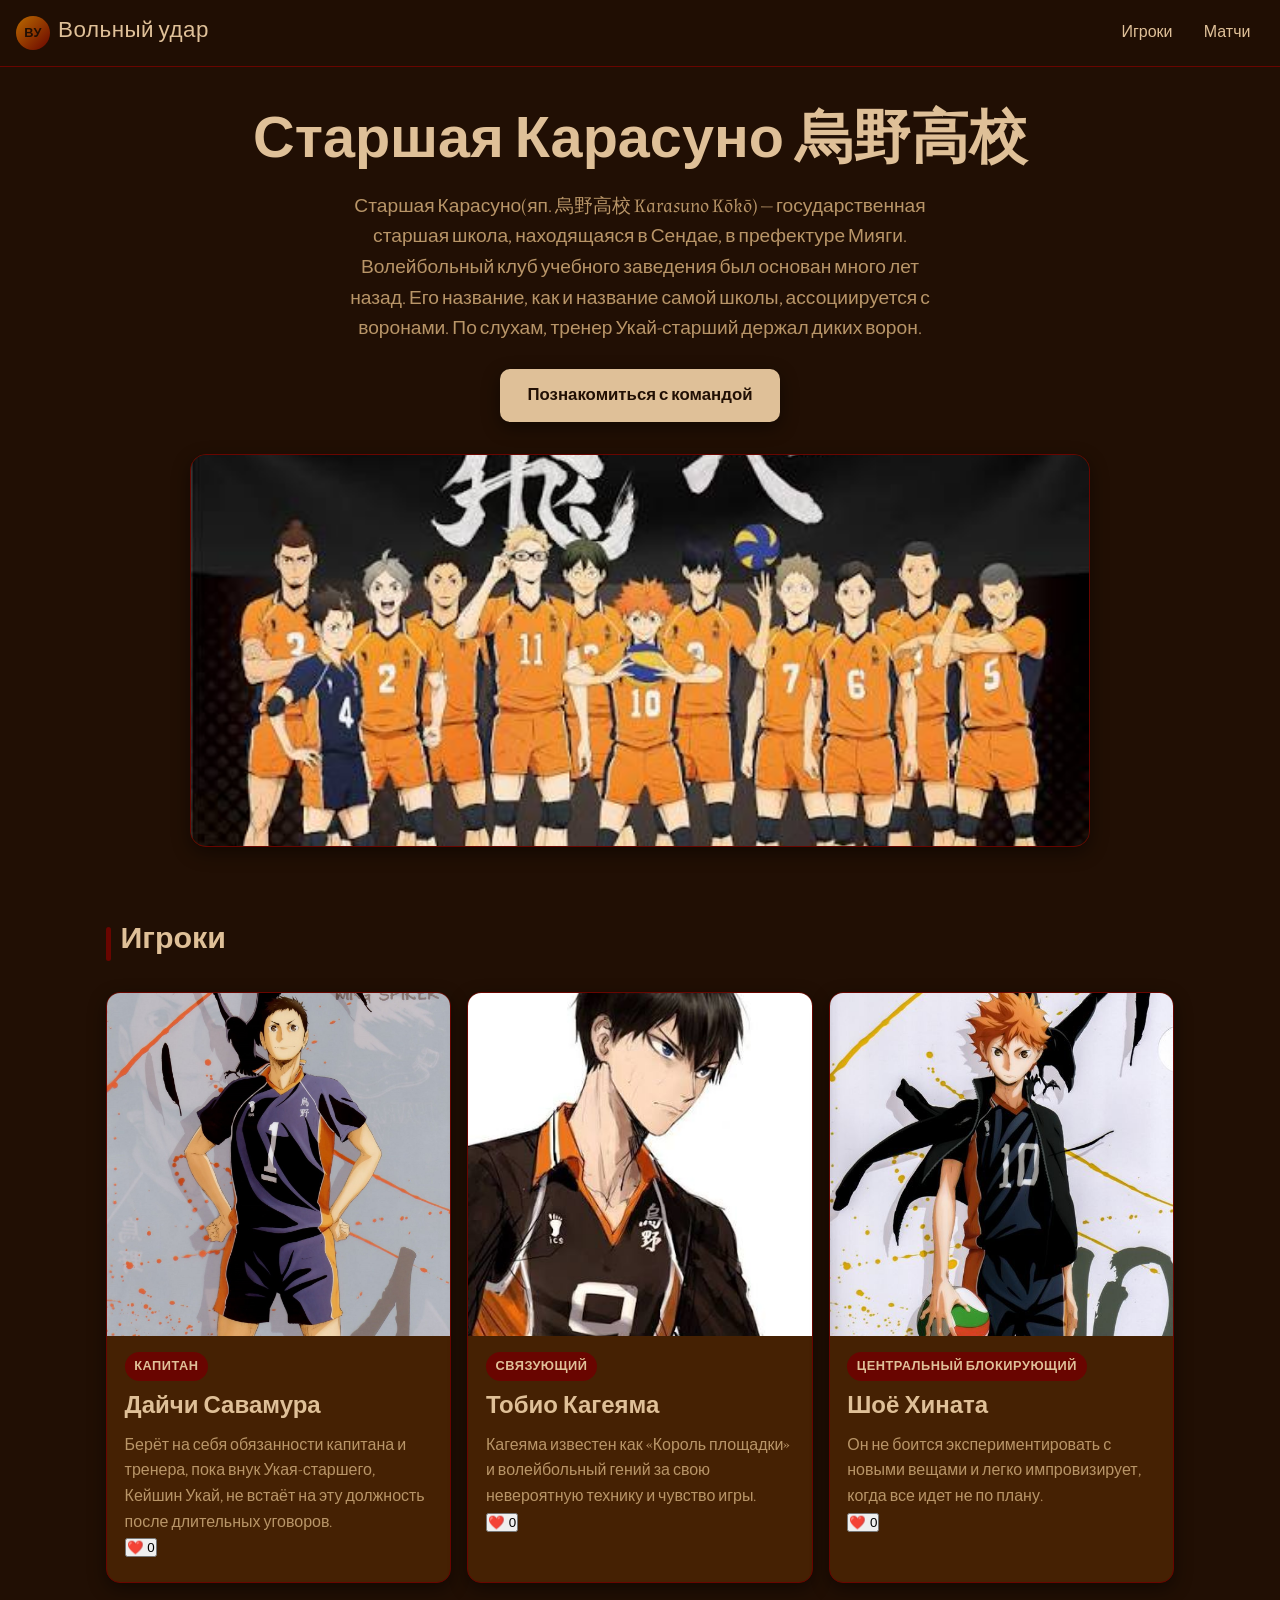
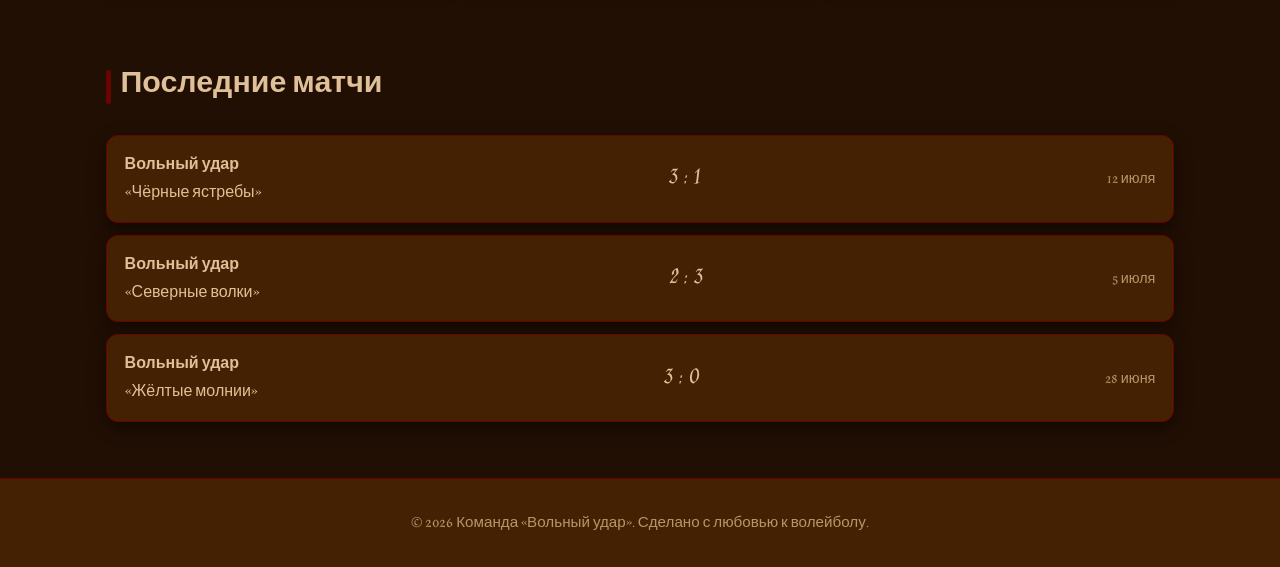
==== index.html @ 229f5978 "first commit" ====
<!DOCTYPE html>
<html lang="ru">
  <head>
    <meta charset="UTF-8" />
    <meta name="viewport" content="width=device-width, initial-scale=1.0" />
    <title>Команда «Вольный удар» — волейбольное аниме</title>
    <link rel="preconnect" href="https://fonts.googleapis.com" />
    <link rel="preconnect" href="https://fonts.gstatic.com" crossorigin />
    <link
      href="https://fonts.googleapis.com/css2?family=Almendra:ital,wght@0,400;0,700;1,400&family=Jim+Nightshade&display=swap"
      rel="stylesheet"
    />
    <style>
      :root {
        --bg: #210f04;
        --surface: #452103;
        --surface-alt: #690500;
        --primary: #bb6b00;
        --primary-dark: #934b00;
        --accent: #690500;
        --text: #dfc098;
        --muted: #b89568;
        --border: #690500;
        --shadow: 0 6px 18px rgba(0, 0, 0, 0.45);
        --font-title: "Jim Nightshade", Arial, sans-serif;
        --font-body: "Almendra", Arial, sans-serif;
      }

      * {
        box-sizing: border-box;
        margin: 0;
        padding: 0;
      }

      body {
        font-family: var(--font-body);
        color: var(--text);
        background-color: var(--bg);
        line-height: 1.6;
      }

      img {
        max-width: 100%;
        display: block;
      }

      a {
        text-decoration: none;
        color: inherit;
      }

      .container {
        width: 100%;
        max-width: 1100px;
        margin: 0 auto;
        padding: 0 1rem;
      }

      /* Шапка */
      .header {
        position: sticky;
        top: 0;
        z-index: 10;
        background-color: rgba(33, 15, 4, 0.92);
        backdrop-filter: blur(6px);
        border-bottom: 1px solid var(--border);
      }

      .header__inner {
        display: flex;
        align-items: center;
        justify-content: space-between;
        padding: 0.75rem 1rem;
      }

      .logo {
        display: flex;
        align-items: center;
        gap: 0.5rem;
        font-family: var(--font-title);
        font-size: 1.4rem;
        letter-spacing: 0.5px;
        color: var(--text);
      }

      .logo__mark {
        width: 34px;
        height: 34px;
        border-radius: 50%;
        background: linear-gradient(135deg, var(--primary), var(--accent));
        display: grid;
        place-items: center;
        color: var(--bg);
        font-family: var(--font-body);
        font-weight: bold;
        font-size: 0.8rem;
      }

      .nav {
        display: flex;
        gap: 0.25rem;
      }

      .nav a {
        padding: 0.5rem 0.85rem;
        border-radius: 8px;
        font-size: 1rem;
        color: var(--text);
        transition: color 0.2s, background-color 0.2s;
      }

      .nav a:hover {
        color: var(--bg);
        background-color: var(--text);
      }

      /* Hero */
      .hero {
        text-align: center;
        padding: 3rem 1rem 2rem;
      }

      .hero__title {
        font-family: var(--font-title);
        font-size: 2.6rem;
        line-height: 1.1;
        margin-bottom: 0.85rem;
        color: var(--text);
      }

      .hero__title span {
        color: var(--text);
      }

      .hero__subtitle {
        color: var(--muted);
        font-size: 1.1rem;
        max-width: 580px;
        margin: 0 auto 1.5rem;
      }

      .btn {
        display: inline-block;
        padding: 0.8rem 1.7rem;
        border-radius: 10px;
        font-family: var(--font-body);
        font-weight: bold;
        font-size: 1.05rem;
        background-color: var(--text);
        color: var(--bg);
        box-shadow: var(--shadow);
        transition: transform 0.15s, background-color 0.2s;
      }

      .btn:hover {
        background-color: var(--primary-dark);
        transform: translateY(-2px);
      }

      .hero__image {
        margin: 2rem auto 0;
        max-width: 900px;
        border-radius: 16px;
        overflow: hidden;
        box-shadow: var(--shadow);
        aspect-ratio: 16 / 7;
        background-color: var(--surface);
        border: 1px solid var(--border);
      }

      .hero__image img {
        width: 100%;
        height: 100%;
        object-fit: cover;
      }

      /* Секции */
      .section {
        padding: 2.5rem 0;
      }

      .section__title {
        font-family: var(--font-title);
        font-size: 1.9rem;
        margin-bottom: 1.5rem;
        color: var(--text);
        position: relative;
        padding-left: 0.9rem;
      }

      .section__title::before {
        content: "";
        position: absolute;
        left: 0;
        top: 50%;
        transform: translateY(-50%);
        width: 5px;
        height: 70%;
        border-radius: 3px;
        background-color: var(--accent);
      }

      /* Карточки игроков */
      .players {
        display: grid;
        gap: 1rem;
        grid-template-columns: 1fr;
      }

      .card {
        background-color: var(--surface);
        border: 1px solid var(--border);
        border-radius: 14px;
        overflow: hidden;
        box-shadow: var(--shadow);
        transition: transform 0.2s, border-color 0.2s;
      }

      .card:hover {
        transform: translateY(-4px);
        border-color: var(--text);
      }

      .card__photo {
        aspect-ratio: 1 / 1;
        background-color: var(--bg);
      }

      .card__photo img {
        width: 100%;
        height: 100%;
        object-fit: cover;
      }

      .card__body {
        padding: 1rem 1.1rem 1.3rem;
      }

      .card__position {
        display: inline-block;
        font-size: 0.8rem;
        font-weight: bold;
        text-transform: uppercase;
        letter-spacing: 0.5px;
        color: var(--text);
        background-color: var(--accent);
        padding: 0.25rem 0.6rem;
        border-radius: 20px;
        margin-bottom: 0.5rem;
      }

      .card__name {
        font-family: var(--font-title);
        font-size: 1.5rem;
        margin-bottom: 0.35rem;
        color: var(--text);
      }

      .card__desc {
        color: var(--muted);
        font-size: 1rem;
      }

      /* Матчи */
      .matches {
        display: flex;
        flex-direction: column;
        gap: 0.75rem;
      }

      .match {
        display: flex;
        align-items: center;
        justify-content: space-between;
        gap: 1rem;
        padding: 1rem 1.1rem;
        background-color: var(--surface);
        border: 1px solid var(--border);
        border-radius: 12px;
        box-shadow: var(--shadow);
        transition: border-color 0.2s;
      }

      .match:hover {
        border-color: var(--text);
      }

      .match__teams {
        display: flex;
        flex-direction: column;
        gap: 0.15rem;
        font-size: 1rem;
      }

      .match__teams span:first-child {
        font-weight: bold;
        color: var(--text);
      }

      .match__score {
        font-family: var(--font-title);
        font-size: 1.6rem;
        color: var(--text);
        white-space: nowrap;
      }

      .match__date {
        font-size: 0.9rem;
        color: var(--muted);
        white-space: nowrap;
      }

      /* Подвал */
      .footer {
        margin-top: 1rem;
        padding: 2rem 1rem;
        text-align: center;
        color: var(--muted);
        font-size: 0.95rem;
        border-top: 1px solid var(--border);
        background-color: var(--surface);
      }

      /* Адаптив */
      @media (min-width: 600px) {
        .hero__title {
          font-size: 3.6rem;
        }
        .hero__subtitle {
          font-size: 1.2rem;
        }
        .players {
          grid-template-columns: repeat(3, 1fr);
        }
        .match {
          flex-direction: row;
        }
      }
    </style>
  </head>
  <body>
    <header class="header">
      <div class="header__inner">
        <div class="logo">
          <span class="logo__mark">ВУ</span>
          <span>Вольный удар</span>
        </div>
        <nav class="nav">
          <a href="#players">Игроки</a>
          <a href="#matches">Матчи</a>
        </nav>
      </div>
    </header>

    <main>
      <section class="hero">
        <div class="container">
          <h1 class="hero__title">Старшая Карасуно <span>烏野高校</span></h1>
          <p class="hero__subtitle">
            Старшая Карасуно(яп. 烏野高校 Karasuno Kōkō) — государственная старшая школа, находящаяся в Сендае, в префектуре Мияги. Волейбольный клуб учебного заведения был основан много лет назад. Его название, как и название самой школы, ассоциируется с воронами. По слухам, тренер Укай-старший держал диких ворон.
          </p>
          <a href="#players" class="btn">Познакомиться с командой</a>
          <div class="hero__image">
            <img src="karasuno.jpeg" alt="Команда в полном составе на площадке" />
          </div>
        </div>
      </section>

      <section id="players" class="section">
        <div class="container">
          <h2 class="section__title">Игроки</h2>
          <div class="players">
            <article class="card">
              <div class="card__photo">
                <img src="daichi.jpg" alt="Фото Дайчи Савамура" />
              </div>
              <div class="card__body">
                <span class="card__position">Капитан</span>
                <h3 class="card__name">Дайчи Савамура</h3>
                <p class="card__desc">
                  Берёт на себя обязанности капитана и тренера, пока внук Укая-старшего, Кейшин Укай, не встаёт на эту должность после длительных уговоров.
                </p>
              </div>
            </article>

            <article class="card">
              <div class="card__photo">
                <img src="kageyama.jpeg" alt="Фото Тобио Кагеяма" />
              </div>
              <div class="card__body">
                <span class="card__position">Связующий</span>
                <h3 class="card__name">Тобио Кагеяма</h3>
                <p class="card__desc">
                  Кагеяма известен как «Король площадки» и волейбольный гений за свою невероятную технику и чувство игры. 
                </p>
              </div>
            </article>

            <article class="card">
              <div class="card__photo">
                <img src="hinata.jpg" alt="Фото Шоё Хината" />
              </div>
              <div class="card__body">
                <span class="card__position">Центральный блокирующий</span>
                <h3 class="card__name">Шоё Хината</h3>
                <p class="card__desc">
                  Он не боится экспериментировать с новыми вещами и легко импровизирует, когда все идет не по плану. 
                </p>
              </div>
            </article>
          </div>
        </div>
      </section>

      <section id="matches" class="section">
        <div class="container">
          <h2 class="section__title">Последние матчи</h2>
          <div class="matches">
            <div class="match">
              <div class="match__teams">
                <span>Вольный удар</span>
                <span>«Чёрные ястребы»</span>
              </div>
              <div class="match__score">3 : 1</div>
              <div class="match__date">12 июля</div>
            </div>
            <div class="match">
              <div class="match__teams">
                <span>Вольный удар</span>
                <span>«Северные волки»</span>
              </div>
              <div class="match__score">2 : 3</div>
              <div class="match__date">5 июля</div>
            </div>
            <div class="match">
              <div class="match__teams">
                <span>Вольный удар</span>
                <span>«Жёлтые молнии»</span>
              </div>
              <div class="match__score">3 : 0</div>
              <div class="match__date">28 июня</div>
            </div>
          </div>
        </div>
      </section>
    </main>

    <footer class="footer">
      <div class="container">
        © 2026 Команда «Вольный удар». Сделано с любовью к волейболу.
      </div>
    </footer>
  <!-- Осы жолды </body> тегінің алдына қос -->
    <script src="script.js"></script>
  </body>
</html>
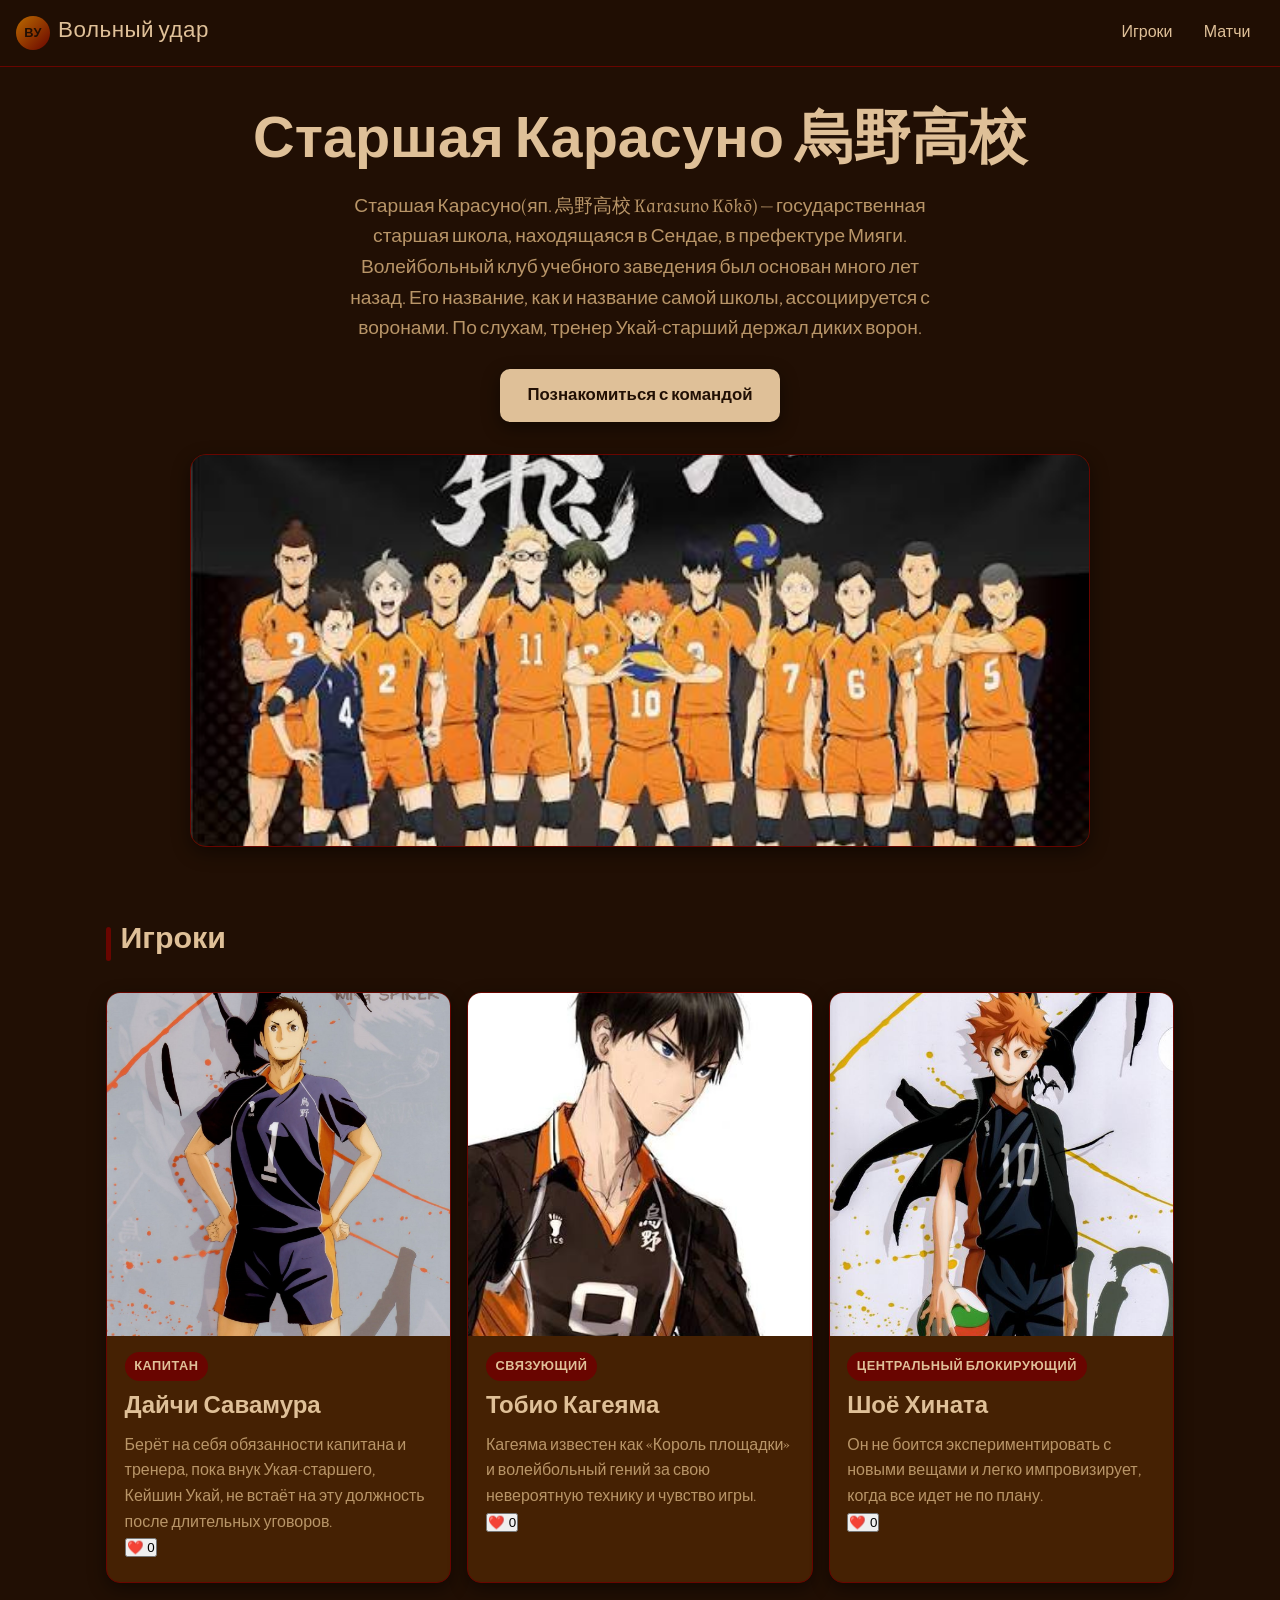
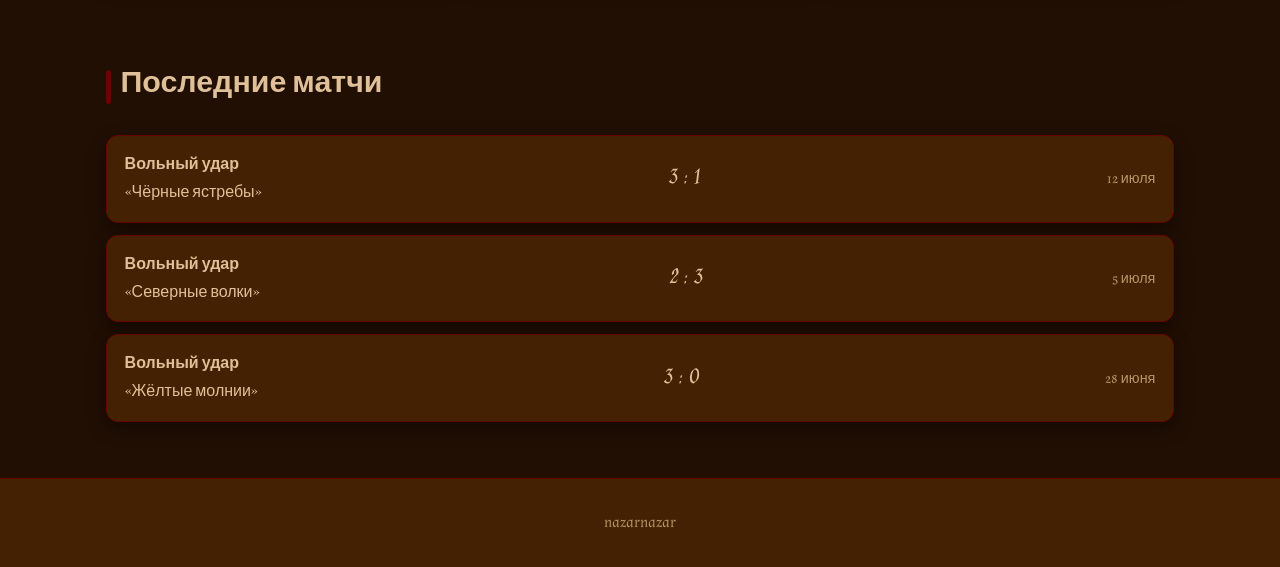
==== commit e29c79c4: "2 коммит" ====
--- a/index.html
+++ b/index.html
@@ -447,7 +447,7 @@
 
     <footer class="footer">
       <div class="container">
-        © 2026 Команда «Вольный удар». Сделано с любовью к волейболу.
+        nazarnazar
       </div>
     </footer>
   <!-- Осы жолды </body> тегінің алдына қос -->
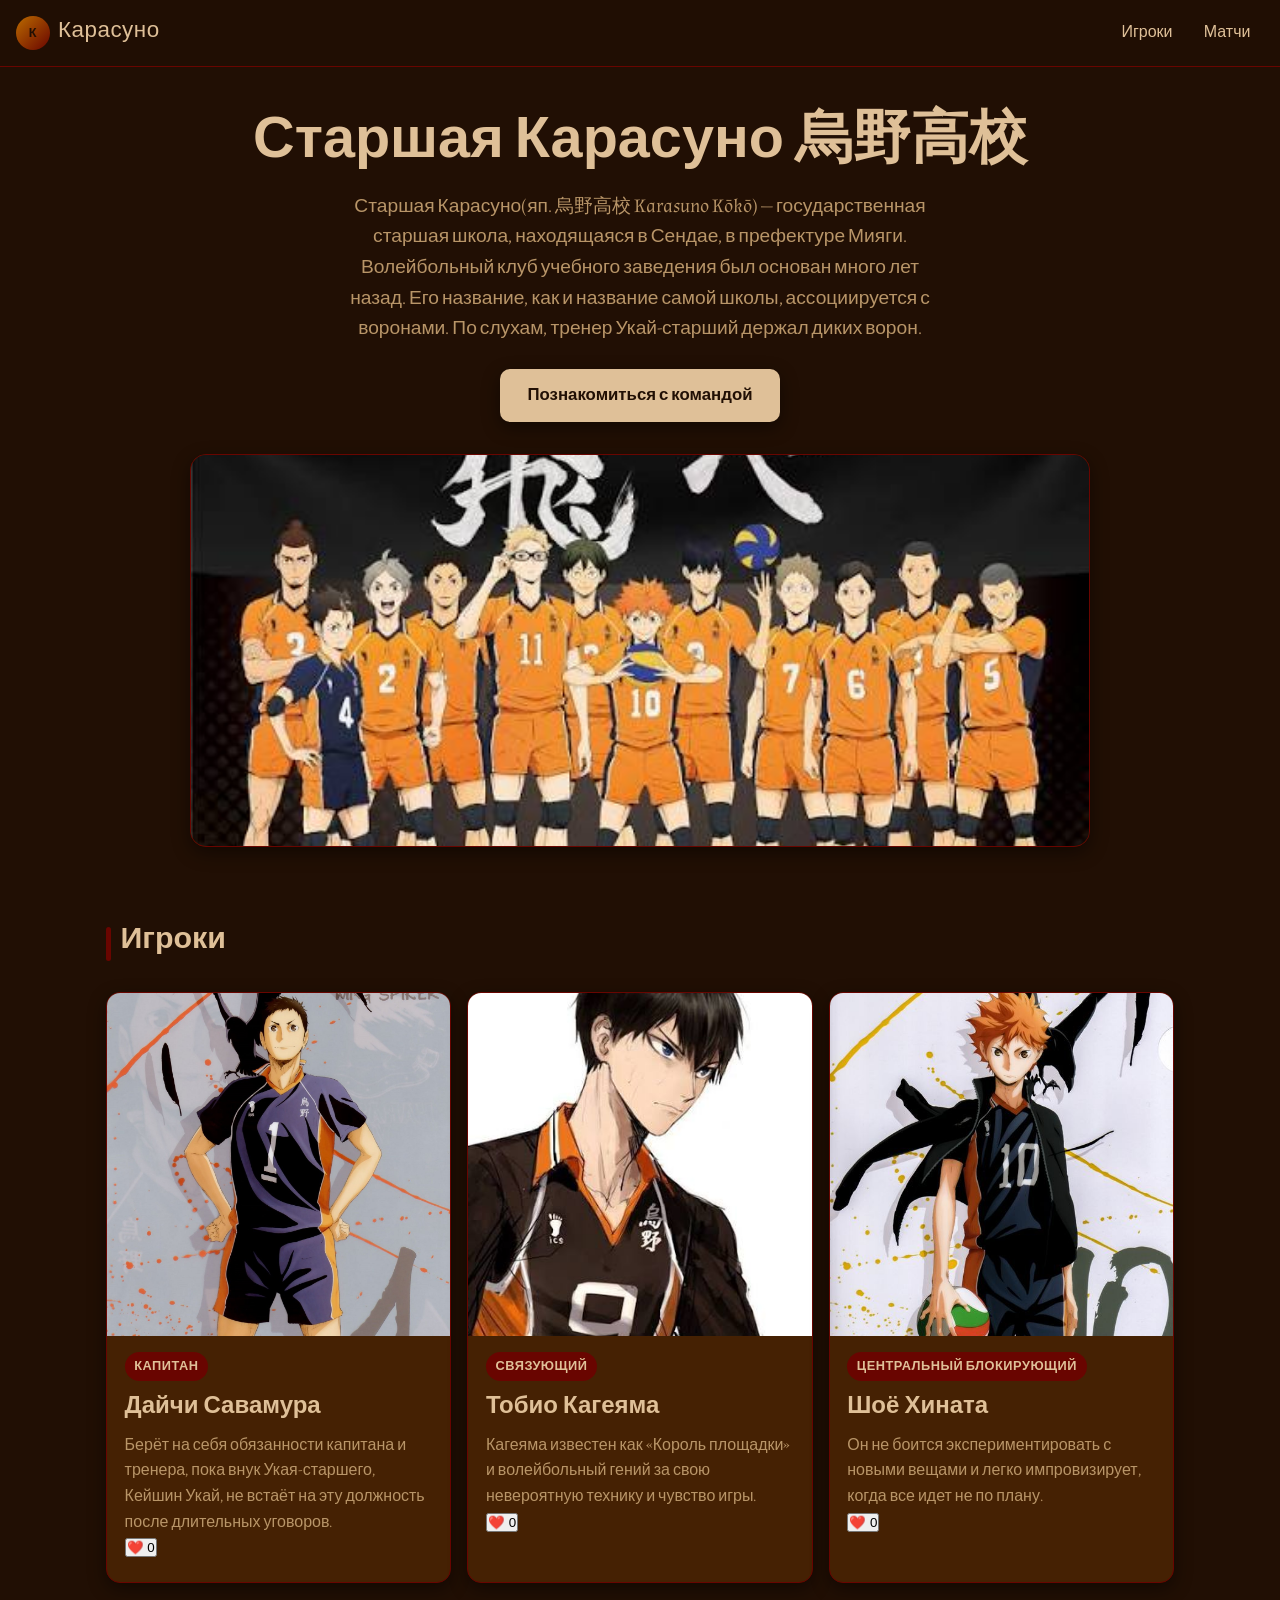
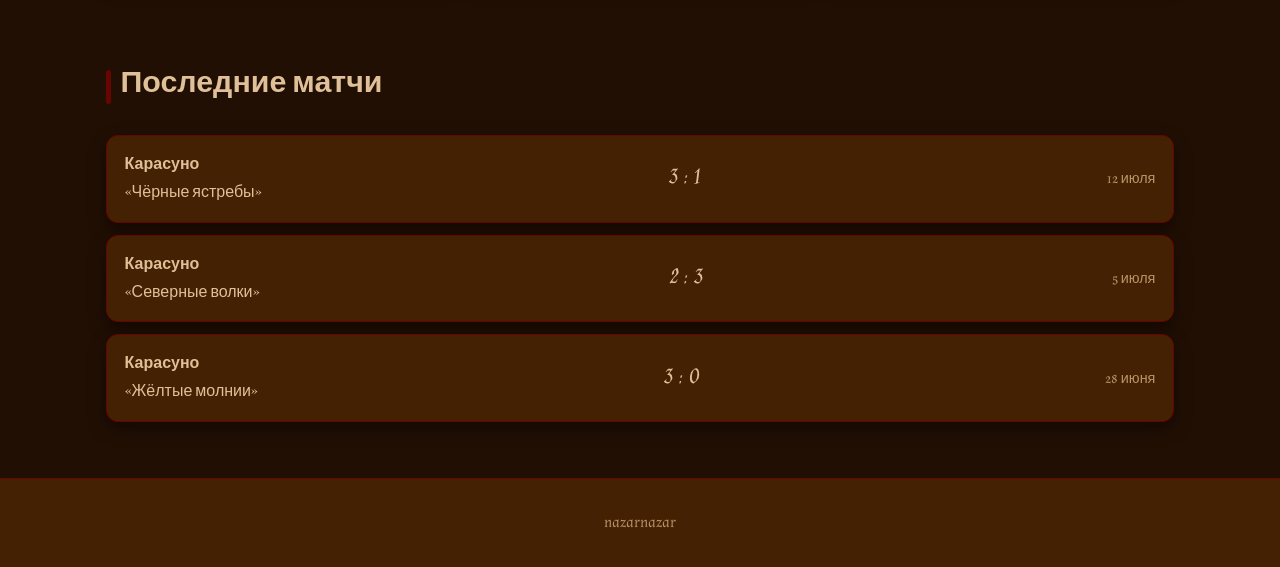
==== commit 90191873: "2 коммит" ====
--- a/index.html
+++ b/index.html
@@ -3,7 +3,7 @@
   <head>
     <meta charset="UTF-8" />
     <meta name="viewport" content="width=device-width, initial-scale=1.0" />
-    <title>Команда «Вольный удар» — волейбольное аниме</title>
+    <title>Команда «Карасуно» — волейбольное аниме</title>
     <link rel="preconnect" href="https://fonts.googleapis.com" />
     <link rel="preconnect" href="https://fonts.gstatic.com" crossorigin />
     <link
@@ -342,8 +342,8 @@
     <header class="header">
       <div class="header__inner">
         <div class="logo">
-          <span class="logo__mark">ВУ</span>
-          <span>Вольный удар</span>
+          <span class="logo__mark">К</span>
+          <span>Карасуно</span>
         </div>
         <nav class="nav">
           <a href="#players">Игроки</a>
@@ -418,7 +418,7 @@
           <div class="matches">
             <div class="match">
               <div class="match__teams">
-                <span>Вольный удар</span>
+                <span>Карасуно</span>
                 <span>«Чёрные ястребы»</span>
               </div>
               <div class="match__score">3 : 1</div>
@@ -426,7 +426,7 @@
             </div>
             <div class="match">
               <div class="match__teams">
-                <span>Вольный удар</span>
+                <span>Карасуно</span>
                 <span>«Северные волки»</span>
               </div>
               <div class="match__score">2 : 3</div>
@@ -434,7 +434,7 @@
             </div>
             <div class="match">
               <div class="match__teams">
-                <span>Вольный удар</span>
+                <span>Карасуно</span>
                 <span>«Жёлтые молнии»</span>
               </div>
               <div class="match__score">3 : 0</div>
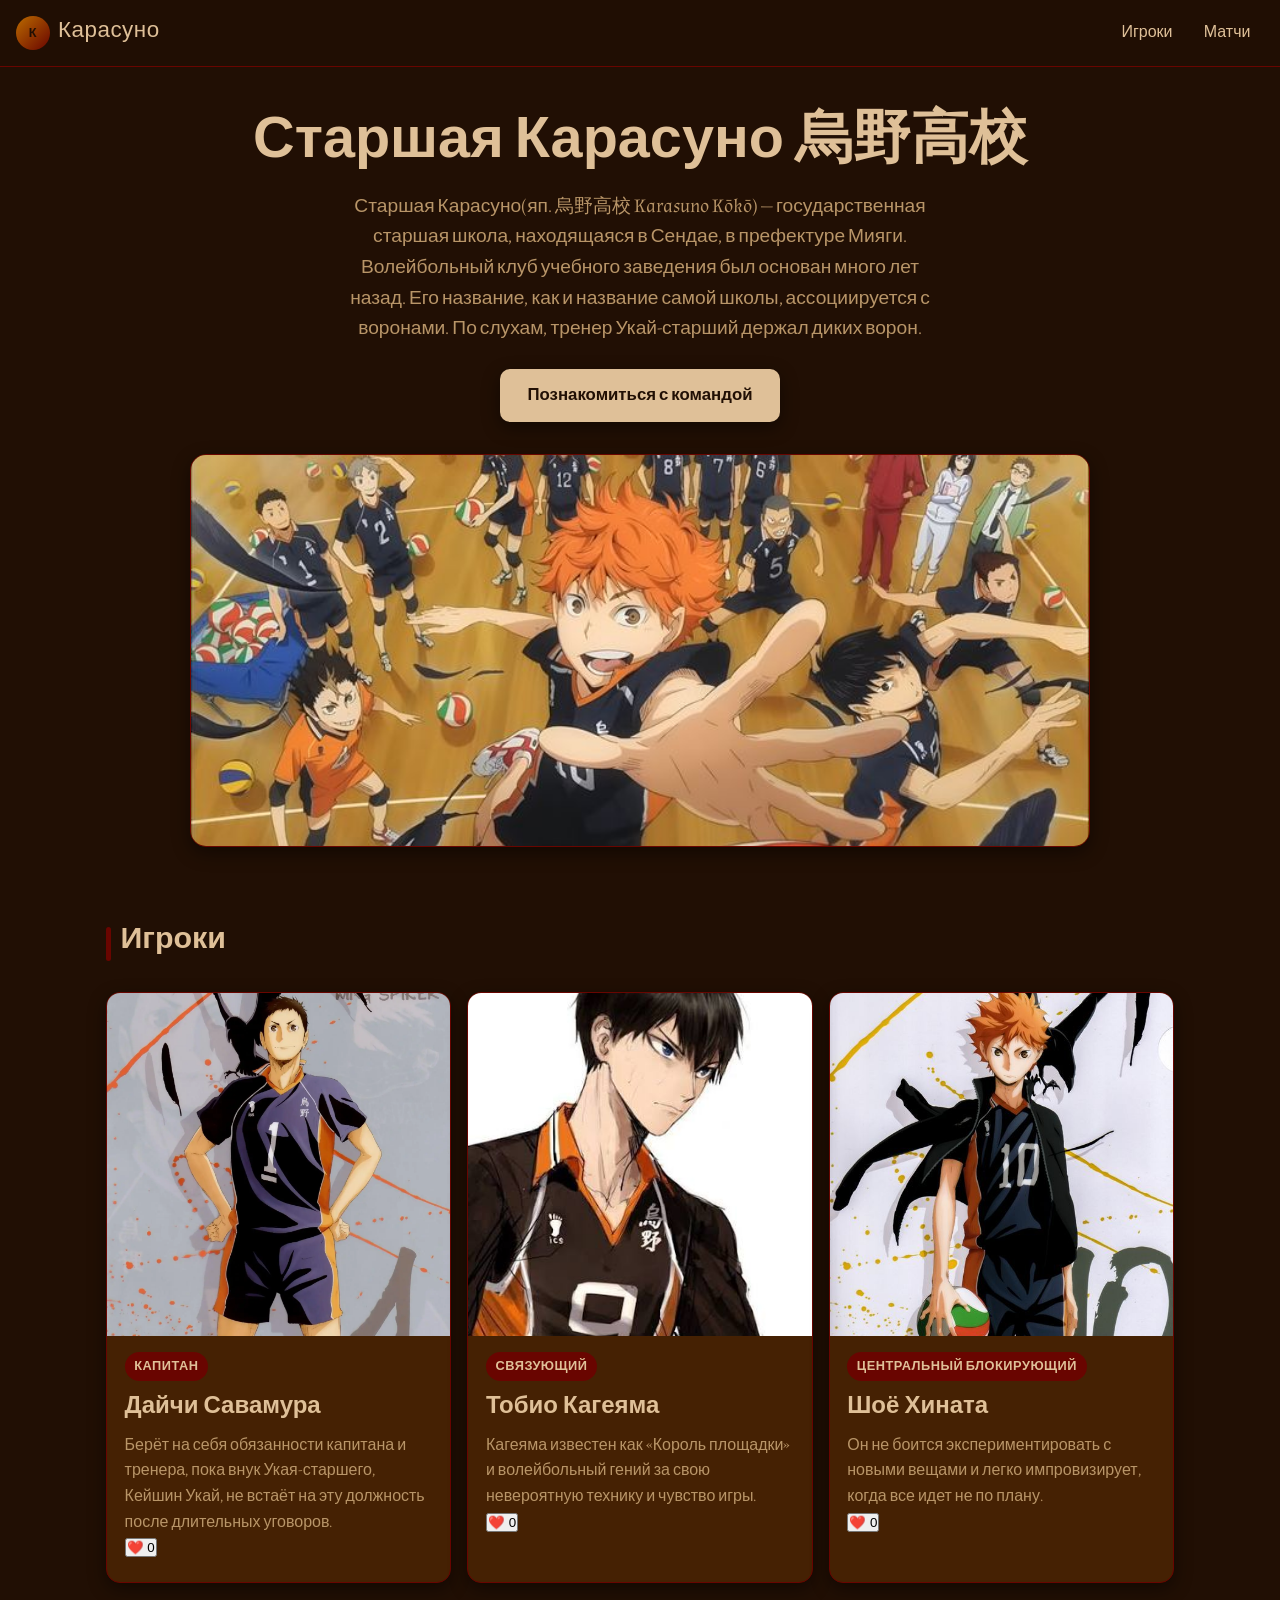
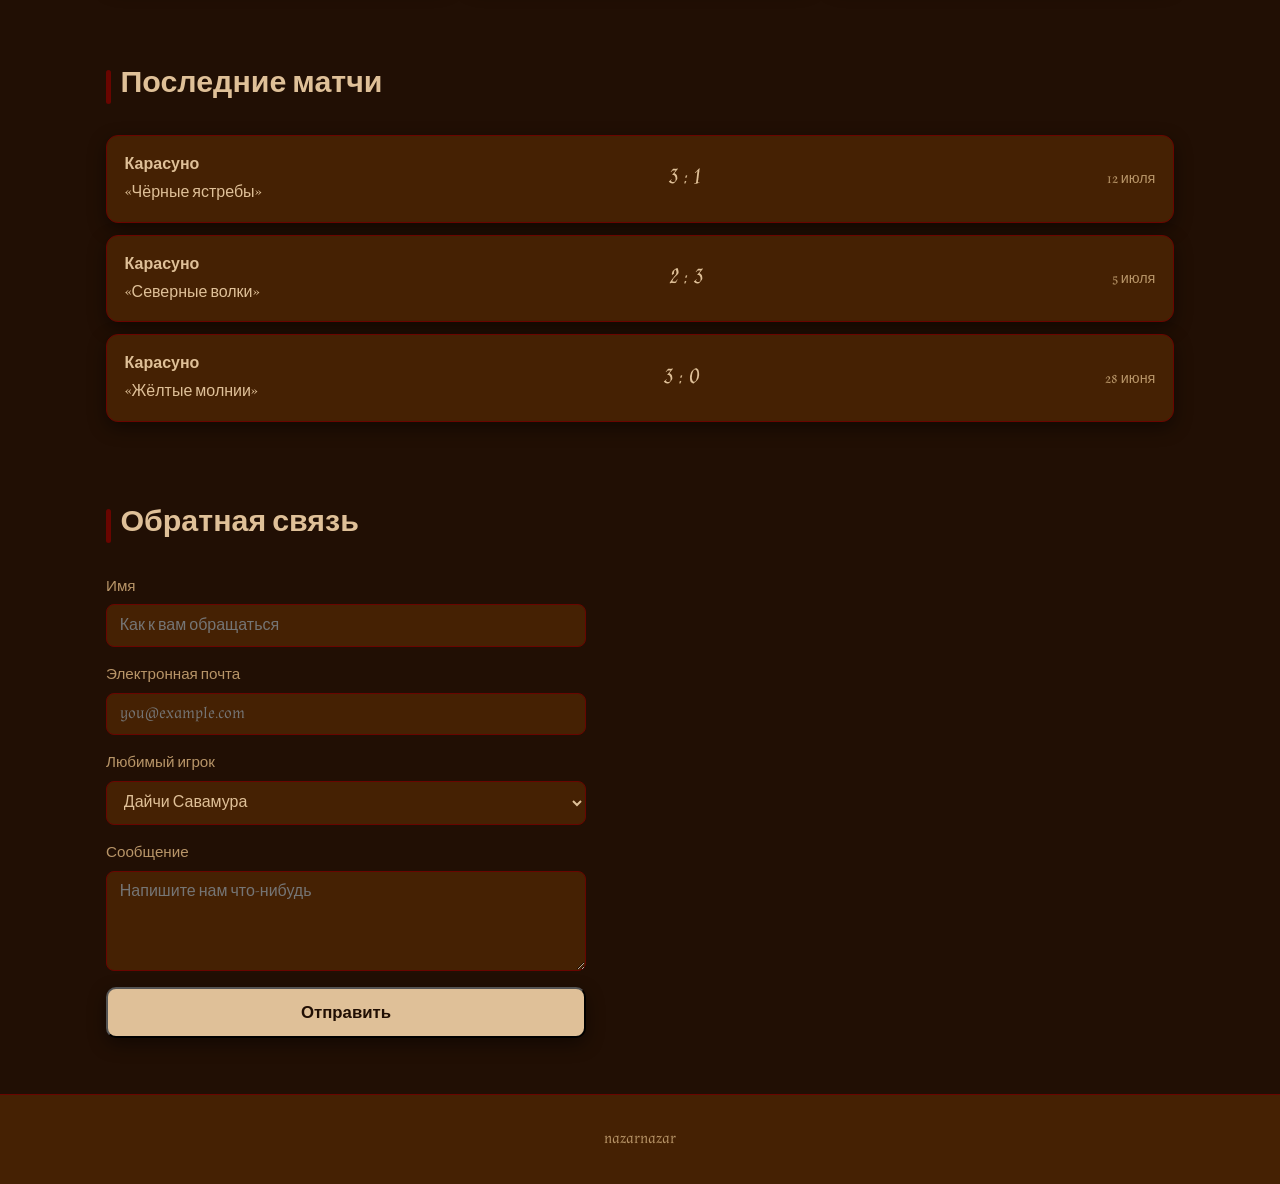
==== commit 811d9431: "photo changed" ====
--- a/index.html
+++ b/index.html
@@ -2,10 +2,11 @@
 <html lang="ru">
   <head>
     <meta charset="UTF-8" />
-    <meta name="viewport" content="width=device-width, initial-scale=1.0" />
+    <meta name="viewport" content="width=device-width, initial-scale=1.0">
+    <meta name="description" content="Официальная фан-страница волейбольного клуба старшей школы Карасуно: игроки, последние матчи и форма обратной связи для болельщиков." />
     <title>Команда «Карасуно» — волейбольное аниме</title>
-    <link rel="preconnect" href="https://fonts.googleapis.com" />
-    <link rel="preconnect" href="https://fonts.gstatic.com" crossorigin />
+    <link rel="preconnect" href="https://fonts.googleapis.com">
+    <link rel="preconnect" href="https://fonts.gstatic.com" crossorigin>
     <link
       href="https://fonts.googleapis.com/css2?family=Almendra:ital,wght@0,400;0,700;1,400&family=Jim+Nightshade&display=swap"
       rel="stylesheet"
@@ -321,6 +322,42 @@
         background-color: var(--surface);
       }
 
+      /* Форма обратной связи */
+      .feedback-form {
+        display: flex;
+        flex-direction: column;
+        gap: 1rem;
+        max-width: 480px;
+      }
+
+      .form-row {
+        display: flex;
+        flex-direction: column;
+        gap: 0.35rem;
+      }
+
+      .form-row label {
+        font-size: 0.95rem;
+        color: var(--muted);
+      }
+
+      .form-row input,
+      .form-row select,
+      .form-row textarea {
+        font-family: var(--font-body);
+        font-size: 1rem;
+        color: var(--text);
+        background-color: var(--surface);
+        border: 1px solid var(--border);
+        border-radius: 8px;
+        padding: 0.6rem 0.8rem;
+      }
+
+      .form-row textarea {
+        min-height: 100px;
+        resize: vertical;
+      }
+
       /* Адаптив */
       @media (min-width: 600px) {
         .hero__title {
@@ -361,7 +398,7 @@
           </p>
           <a href="#players" class="btn">Познакомиться с командой</a>
           <div class="hero__image">
-            <img src="karasuno.jpeg" alt="Команда в полном составе на площадке" />
+            <img src="karasuno.jpeg" width="900" height="300" alt="Команда в полном составе на площадке" loading="lazy"/>
           </div>
         </div>
       </section>
@@ -372,7 +409,7 @@
           <div class="players">
             <article class="card">
               <div class="card__photo">
-                <img src="daichi.jpg" alt="Фото Дайчи Савамура" />
+                <img src="daichi.webp" alt="Фото Дайчи Савамура" loading="lazy"/>
               </div>
               <div class="card__body">
                 <span class="card__position">Капитан</span>
@@ -385,7 +422,7 @@
 
             <article class="card">
               <div class="card__photo">
-                <img src="kageyama.jpeg" alt="Фото Тобио Кагеяма" />
+                <img src="kageyama.jpeg" alt="Фото Тобио Кагеяма" loading="lazy"/>
               </div>
               <div class="card__body">
                 <span class="card__position">Связующий</span>
@@ -398,7 +435,7 @@
 
             <article class="card">
               <div class="card__photo">
-                <img src="hinata.jpg" alt="Фото Шоё Хината" />
+                <img src="hinata.jpg" alt="Фото Шоё Хината" loading="lazy"/>
               </div>
               <div class="card__body">
                 <span class="card__position">Центральный блокирующий</span>
@@ -441,6 +478,34 @@
               <div class="match__date">28 июня</div>
             </div>
           </div>
+        </div>
+      </section>
+      <section id="feedback" class="section">
+        <div class="container">
+          <h2 class="section__title">Обратная связь</h2>
+          <form class="feedback-form" novalidate>
+            <div class="form-row">
+              <label for="fb-name">Имя</label>
+              <input id="fb-name" name="name" type="text" required placeholder="Как к вам обращаться" />
+            </div>
+            <div class="form-row">
+              <label for="fb-email">Электронная почта</label>
+              <input id="fb-email" name="email" type="email" required placeholder="you@example.com" />
+            </div>
+            <div class="form-row">
+              <label for="fb-team">Любимый игрок</label>
+              <select id="fb-team" name="favorite_player">
+                <option value="daichi">Дайчи Савамура</option>
+                <option value="kageyama">Тобио Кагеяма</option>
+                <option value="hinata">Шоё Хината</option>
+              </select>
+            </div>
+            <div class="form-row">
+              <label for="fb-message">Сообщение</label>
+              <textarea id="fb-message" name="message" required placeholder="Напишите нам что-нибудь"></textarea>
+            </div>
+            <button type="submit" class="btn">Отправить</button>
+          </form>
         </div>
       </section>
     </main>
